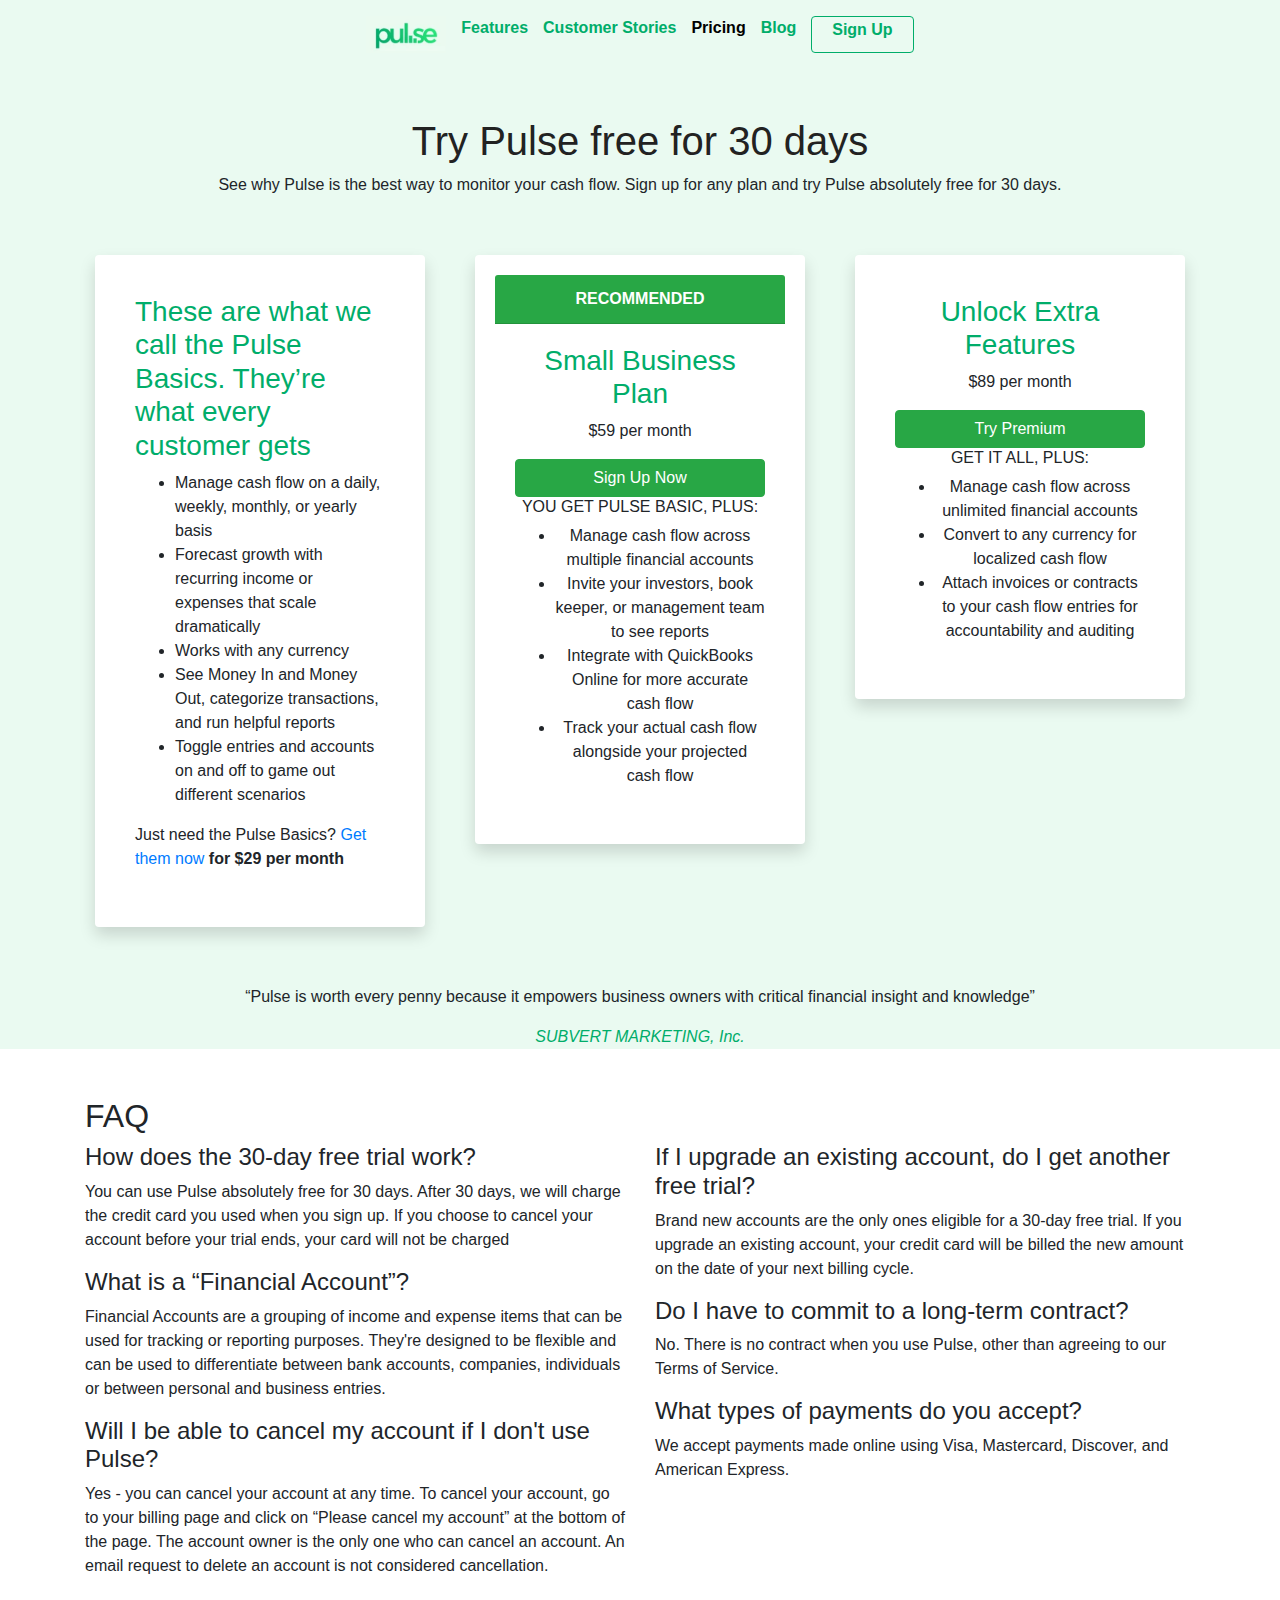
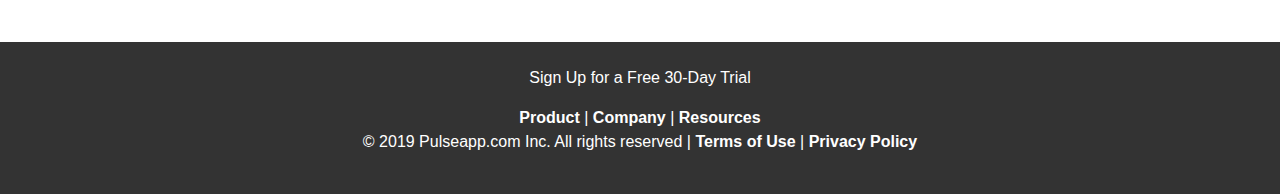
==== 2024-11-14_übung_Webseite/index.html @ 05e3e213 "Webseite erstellen" ====
<!DOCTYPE html>
<html lang="en">

<head>
    <meta charset="UTF-8">
    <meta name="viewport" content="width=device-width, initial-scale=1.0">
    <link rel="stylesheet" href="styles.css">
    <link rel="stylesheet" href="https://stackpath.bootstrapcdn.com/bootstrap/4.3.1/css/bootstrap.min.css">
    <title>Pulse Pricing</title>
    <link href="https://fonts.googleapis.com/css2?family=Inter:wght@400;600;700&display=swap" rel="stylesheet">
</head>

<body>
    <div class="main-bg">
        <!-- Header Section -->
        <header class="container text-center py-3">

            <nav>
                <img src="pulselogo.png" alt="Pulse Logo" class="logo">
                <a href="#" class="green">Features</a>
                <a href="#" class="green">Customer Stories</a>
                <a href="#" class="active">Pricing</a>
                <a href="#" class="green">Blog</a>
                <a href="#" class="btn btn-outline-success">Sign Up</a>
            </nav>
        </header>

        <!-- Hero Section -->
        <section class="text-center my-5">
            <h1>Try Pulse free for 30 days</h1>
            <p>See why Pulse is the best way to monitor your cash flow. Sign up for any plan and try Pulse absolutely
                free
                for 30 days.</p>
        </section>


        <div class="container my-5">
            <div class="row">


                <div class="col-md-4">
                    <div class="card border-0 shadow">
                        <div class="card-body">
                            <h3>These are what we call the Pulse Basics. They’re what every customer gets</h3>
                            <ul class="checklist">
                                <li>Manage cash flow on a daily, weekly, monthly, or yearly basis</li>
                                <li>Forecast growth with recurring income or expenses that scale dramatically</li>
                                <li>Works with any currency</li>
                                <li>See Money In and Money Out, categorize transactions, and run helpful reports</li>
                                <li>Toggle entries and accounts on and off to game out different scenarios</li>
                            </ul>
                            <p>Just need the Pulse Basics? <a href="Pulse_Basic">Get them now </a>
                                <b>for $29 per month</b>
                        </div>
                    </div>
                </div>


                <div class="col-md-4">
                    <div class="card border-0 shadow">
                        <div class="card-header text-white bg-success text-center">RECOMMENDED</div>
                        <div class="card-body text-center">
                            <h3>Small Business Plan</h3>
                            <p class="price">$59 per month</p>
                            <a href="#" class="btn btn-success btn-block" class="main-text">Sign Up Now</a>
                            <h6>YOU GET PULSE BASIC, PLUS:</h6>
                            <ul class="checklist">
                                <li>Manage cash flow across multiple financial accounts</li>
                                <li>Invite your investors, book keeper, or management team to see reports</li>
                                <li>Integrate with QuickBooks Online for more accurate cash flow</li>
                                <li>Track your actual cash flow alongside your projected cash flow</li>
                            </ul>
                        </div>
                    </div>
                </div>

                <!-- Card 3 - Premium Plan -->
                <div class="col-md-4">
                    <div class="card border-0 shadow">
                        <div class="card-body text-center">
                            <h3>Unlock Extra Features</h3>
                            <p class="price">$89 per month</p>
                            <a href="#" class="btn btn-success btn-block">Try Premium</a>
                            <h6>GET IT ALL, PLUS:</h6>
                            <ul class="checklist">
                                <li>Manage cash flow across unlimited financial accounts</li>
                                <li>Convert to any currency for localized cash flow</li>
                                <li>Attach invoices or contracts to your cash flow entries for accountability and
                                    auditing
                                </li>
                            </ul>
                        </div>
                    </div>
                </div>

            </div>
        </div>


        <section class="container text-center my-5">
            <blockquote>“Pulse is worth every penny because it empowers business owners with critical financial insight
                and
                knowledge”</blockquote>
            <cite class="green">SUBVERT MARKETING, Inc.</cite>
        </section>
    </div>

    <section class="container my-5">
        <h2>FAQ</h2>
        <div class="row">

            <div class="col-md-6">
                <div class="faq-item">
                    <h4>How does the 30-day free trial work?</h4>
                    <p>You can use Pulse absolutely free for 30 days. After 30 days,
                        we will charge the credit card you used when you sign up. If
                        you choose to cancel your account before your trial ends, your
                        card will not be charged</p>
                </div>
                <div class="faq-item">
                    <h4>What is a “Financial Account”?</h4>
                    <p>Financial Accounts are a grouping of income and expense
                        items that can be used for tracking or reporting purposes.

                        They're designed to be flexible and can be used to
                        differentiate between bank accounts, companies, individuals
                        or between personal and business entries.</p>
                </div>
                <div class="faq-item">
                    <h4> Will I be able to cancel my account if I don't use Pulse?</h4>
                    <p> Yes - you can cancel your account at any time. To cancel your
                        account, go to your billing page and click on “Please cancel my
                        account” at the bottom of the page. The account owner is the
                        only one who can cancel an account. An email request to
                        delete an account is not considered cancellation.
                </div>
            </div>

            <div class="col-md-6">

                <div class="faq-item">
                    <h4>If I upgrade an existing account, do I get another free trial? </h4>
                    <p> Brand new accounts are the only ones eligible for a 30-day
                        free trial. If you upgrade an existing account, your credit card
                        will be billed the new amount on the date of your next billing
                        cycle.</p>
                </div>

                <div class="faq-item">
                    <h4>Do I have to commit to a long-term contract?</h4>
                    <p>No. There is no contract when you use Pulse, other than
                        agreeing to our Terms of Service.</p>
                </div>

                <div class="faq-item">
                    <h4>What types of payments do you accept?</h4>
                    <p>We accept payments made online using Visa, Mastercard,
                        Discover, and American Express.
                    </p>
                </div>
            </div>
        </div>

    </section>


    <footer class="text-center py-4">
        <p>Sign Up for a Free 30-Day Trial</p>
        <nav>
            <a href="#">Product</a> | <a href="#">Company</a> | <a href="#">Resources</a>
            <p>&copy; 2019 Pulseapp.com Inc. All rights reserved | <a href="#">Terms of Use</a> | <a href="#">Privacy
                    Policy</a></p>
        </nav>
    </footer>

</body>

</html>
---- 2024-11-14_übung_Webseite/styles.css ----
body {
    font-family: Arial, sans-serif;
    color: #333;
}

.logo {
    max-width: 80px;
    max-height: fit-content;
}

.main-bg {
    background-color: #eafaf1;
}

/* Header Styles */
header nav {
    display: flex;
    justify-content: center;
    gap: 15px;
}

nav a {
    color: #666;
    text-decoration: none;
    font-weight: bold;
}

nav a.active {
    color: black;
}

nav a.btn {
    border: 1px solid #00ad6a;
    color: #00ad6a;
    padding: 1px 20px;
    font-weight: bold;
    border-radius: 4px;
}

nav a.btn:hover {
    background-color: #28a745;
    color: #fff;
}

/* Hero Section */
h1 {
    font-size: 2.5rem;
    font-weight: 700;
    color: #222222;
    text-align: center;
}


.main-text {
    font-size: 1rem;
    line-height: 1.6;
    color: #817f7f;
}

/* Pricing Cards */
.card {
    border: none;
    box-shadow: 0 4px 8px rgba(0, 0, 0, 0.1);
    padding: 20px;
    margin: 10px;
}

.card-header {
    background-color: #00ad6a;
    color: #fff;
    text-align: center;
    font-weight: bold;
}

.card h3 {
    color: #00ad6a;
}

/* Footer */
footer {
    background-color: #333;
    color: #fff;
    padding: 20px;
    text-align: center;
}

footer a {
    color: #fff;
}

button,
.btn {
    font-weight: 600;
    font-size: 1rem;
    color: #ffffff;
    background-color: #00ad6a;
    padding: 10px 20px;
    border-radius: 5px;
    border: none;
}

.green {
    color: #00ad6a;
}
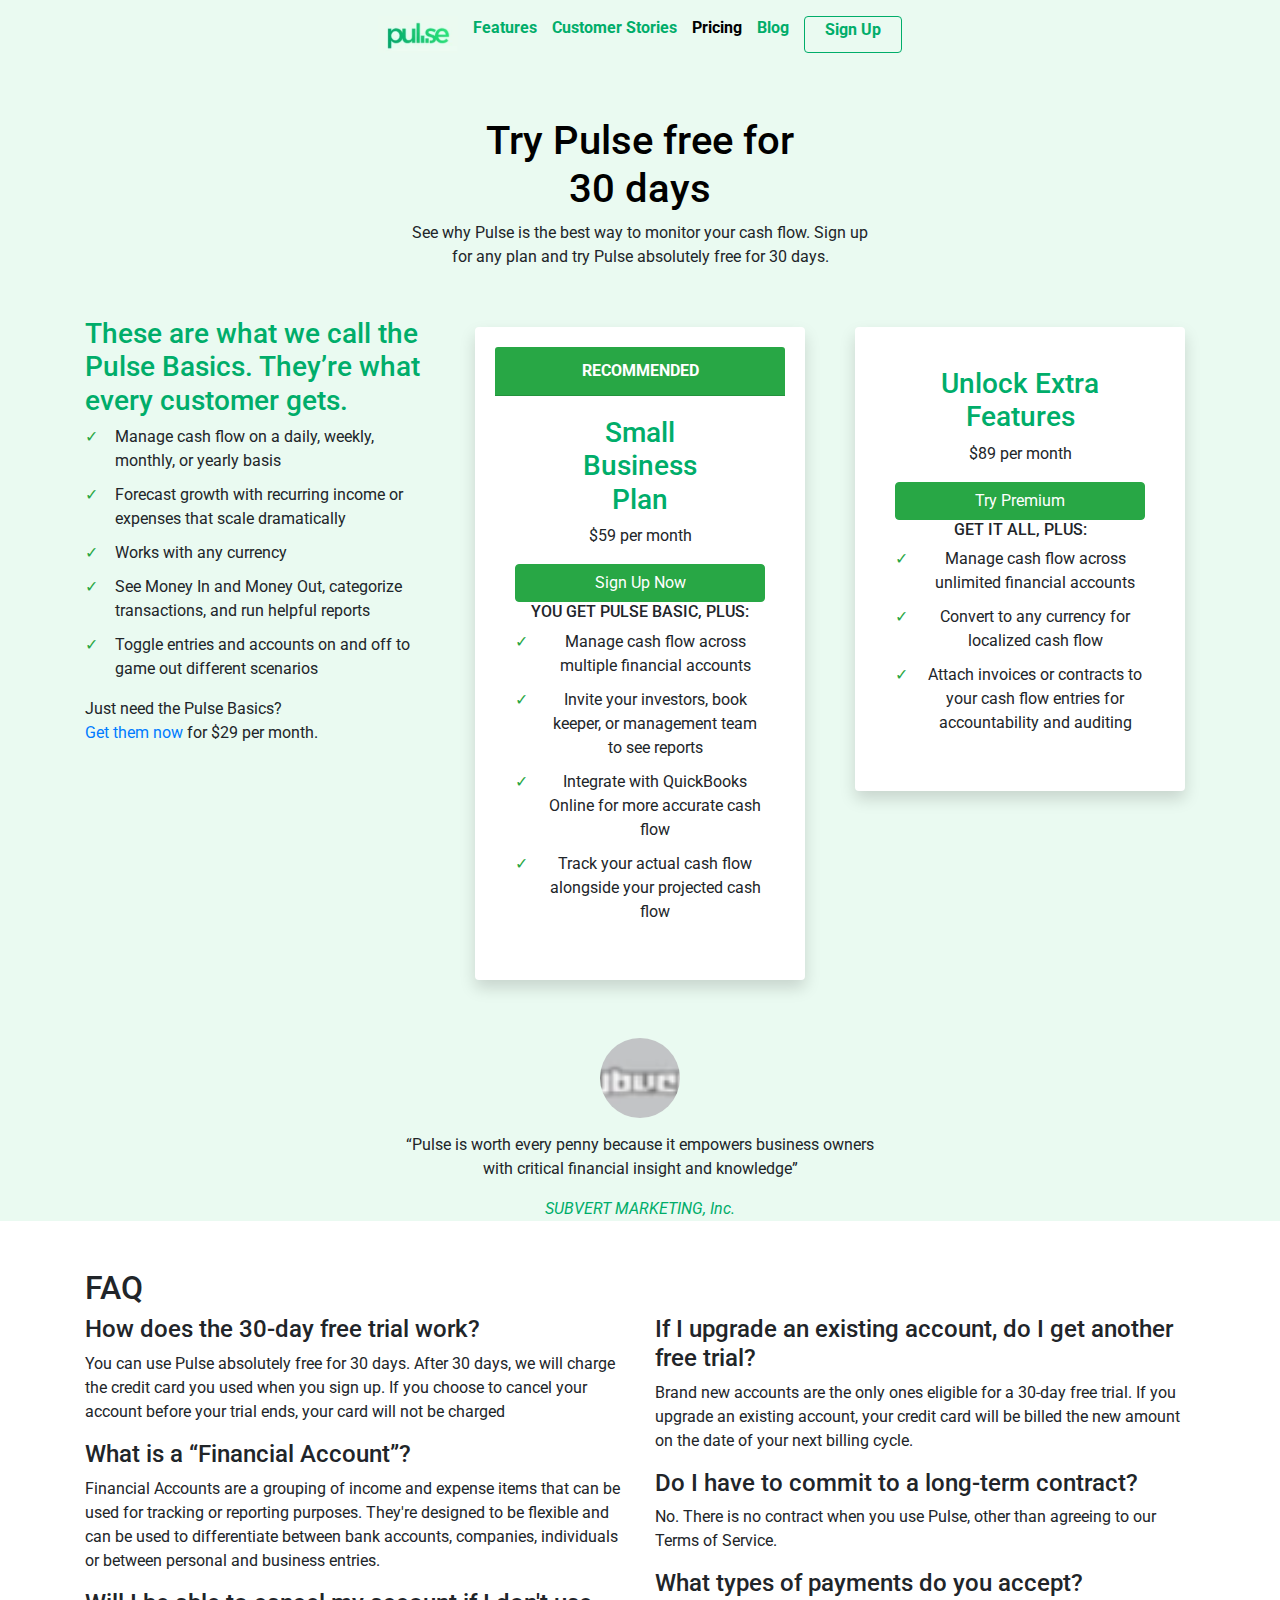
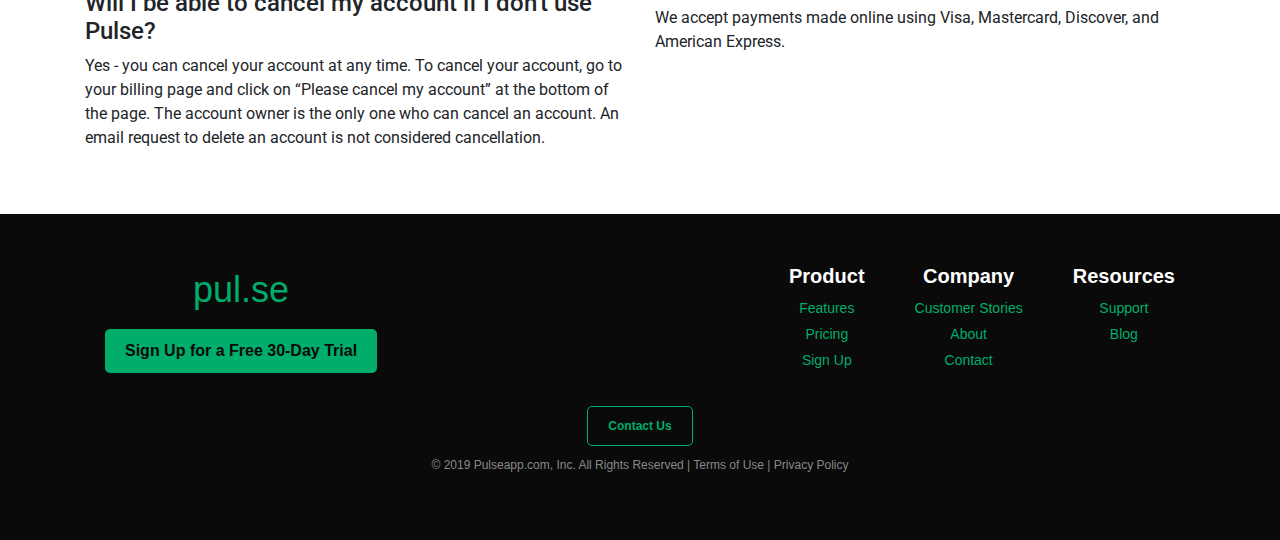
==== commit 33293c48: "Webseite Pulse v3.3" ====
--- a/2024-11-14_übung_Webseite/index.html
+++ b/2024-11-14_übung_Webseite/index.html
@@ -6,13 +6,15 @@
     <meta name="viewport" content="width=device-width, initial-scale=1.0">
     <link rel="stylesheet" href="styles.css">
     <link rel="stylesheet" href="https://stackpath.bootstrapcdn.com/bootstrap/4.3.1/css/bootstrap.min.css">
+    <link href="https://fonts.googleapis.com/css2?family=Roboto:wght@400;700&display=swap" rel="stylesheet">
+
     <title>Pulse Pricing</title>
-    <link href="https://fonts.googleapis.com/css2?family=Inter:wght@400;600;700&display=swap" rel="stylesheet">
+
 </head>
 
 <body>
     <div class="main-bg">
-        <!-- Header Section -->
+
         <header class="container text-center py-3">
 
             <nav>
@@ -25,10 +27,10 @@
             </nav>
         </header>
 
-        <!-- Hero Section -->
         <section class="text-center my-5">
-            <h1>Try Pulse free for 30 days</h1>
-            <p>See why Pulse is the best way to monitor your cash flow. Sign up for any plan and try Pulse absolutely
+            <h1>Try Pulse free for <br> 30 days</h1>
+            <p>See why Pulse is the best way to monitor your cash flow. Sign up <br> for any plan and try Pulse
+                absolutely
                 free
                 for 30 days.</p>
         </section>
@@ -39,20 +41,18 @@
 
 
                 <div class="col-md-4">
-                    <div class="card border-0 shadow">
-                        <div class="card-body">
-                            <h3>These are what we call the Pulse Basics. They’re what every customer gets</h3>
-                            <ul class="checklist">
-                                <li>Manage cash flow on a daily, weekly, monthly, or yearly basis</li>
-                                <li>Forecast growth with recurring income or expenses that scale dramatically</li>
-                                <li>Works with any currency</li>
-                                <li>See Money In and Money Out, categorize transactions, and run helpful reports</li>
-                                <li>Toggle entries and accounts on and off to game out different scenarios</li>
-                            </ul>
-                            <p>Just need the Pulse Basics? <a href="Pulse_Basic">Get them now </a>
-                                <b>for $29 per month</b>
-                        </div>
-                    </div>
+
+                    <h3 class="green">These are what we call the Pulse Basics. They’re what every customer gets.</h3>
+                    <ul class="checklist">
+                        <li>Manage cash flow on a daily, weekly, monthly, or yearly basis</li>
+                        <li>Forecast growth with recurring income or expenses that scale dramatically</li>
+                        <li>Works with any currency</li>
+                        <li>See Money In and Money Out, categorize transactions, and run helpful reports</li>
+                        <li>Toggle entries and accounts on and off to game out different scenarios</li>
+                    </ul>
+                    <p>Just need the Pulse Basics? <br><a href="Pulse_Basic">Get them now </a>
+                        for $29 per month.
+
                 </div>
 
 
@@ -60,7 +60,7 @@
                     <div class="card border-0 shadow">
                         <div class="card-header text-white bg-success text-center">RECOMMENDED</div>
                         <div class="card-body text-center">
-                            <h3>Small Business Plan</h3>
+                            <h3>Small <br>Business <br>Plan</h3>
                             <p class="price">$59 per month</p>
                             <a href="#" class="btn btn-success btn-block" class="main-text">Sign Up Now</a>
                             <h6>YOU GET PULSE BASIC, PLUS:</h6>
@@ -74,7 +74,6 @@
                     </div>
                 </div>
 
-                <!-- Card 3 - Premium Plan -->
                 <div class="col-md-4">
                     <div class="card border-0 shadow">
                         <div class="card-body text-center">
@@ -98,7 +97,9 @@
 
 
         <section class="container text-center my-5">
-            <blockquote>“Pulse is worth every penny because it empowers business owners with critical financial insight
+            <img src="profilbild.png" alt="Profilbild" class="profile-img">
+            <blockquote>“Pulse is worth every penny because it empowers business owners <br> with critical financial
+                insight
                 and
                 knowledge”</blockquote>
             <cite class="green">SUBVERT MARKETING, Inc.</cite>
@@ -164,13 +165,40 @@
     </section>
 
 
-    <footer class="text-center py-4">
-        <p>Sign Up for a Free 30-Day Trial</p>
-        <nav>
-            <a href="#">Product</a> | <a href="#">Company</a> | <a href="#">Resources</a>
-            <p>&copy; 2019 Pulseapp.com Inc. All rights reserved | <a href="#">Terms of Use</a> | <a href="#">Privacy
-                    Policy</a></p>
-        </nav>
+    <footer class="footer">
+        <div class="container">
+            <div class="footer-content">
+                <div class="footer-logo">
+                    <h2 class="logo-text">pul<span class="dot">.</span>se</h2>
+                    <button class="trial-btn">Sign Up for a Free 30-Day Trial</button>
+                </div>
+                <div class="footer-links">
+                    <div class="footer-section">
+                        <h5>Product</h5>
+                        <a href="#">Features</a>
+                        <a href="#">Pricing</a>
+                        <a href="#">Sign Up</a>
+                    </div>
+                    <div class="footer-section">
+                        <h5>Company</h5>
+                        <a href="#">Customer Stories</a>
+                        <a href="#">About</a>
+                        <a href="#">Contact</a>
+                    </div>
+                    <div class="footer-section">
+                        <h5>Resources</h5>
+                        <a href="#">Support</a>
+                        <a href="#">Blog</a>
+                    </div>
+                </div>
+            </div>
+            <div class="footer-bottom">
+                <button class="contact-btn">Contact Us</button>
+                <p>&copy; 2019 Pulseapp.com, Inc. All Rights Reserved | <a href="#">Terms of Use</a> | <a
+                        href="#">Privacy Policy</a></p>
+
+            </div>
+        </div>
     </footer>
 
 </body>
--- a/2024-11-14_übung_Webseite/styles.css
+++ b/2024-11-14_übung_Webseite/styles.css
@@ -12,7 +12,6 @@
     background-color: #eafaf1;
 }
 
-/* Header Styles */
 header nav {
     display: flex;
     justify-content: center;
@@ -42,12 +41,14 @@
     color: #fff;
 }
 
-/* Hero Section */
+
 h1 {
-    font-size: 2.5rem;
+
+    font-size: 70px;
     font-weight: 700;
-    color: #222222;
-    text-align: center;
+    line-height: 1.2;
+    color: #000000;
+    margin-bottom: 20px;
 }
 
 
@@ -57,7 +58,7 @@
     color: #817f7f;
 }
 
-/* Pricing Cards */
+
 .card {
     border: none;
     box-shadow: 0 4px 8px rgba(0, 0, 0, 0.1);
@@ -76,7 +77,7 @@
     color: #00ad6a;
 }
 
-/* Footer */
+
 footer {
     background-color: #333;
     color: #fff;
@@ -101,4 +102,120 @@
 
 .green {
     color: #00ad6a;
+}
+
+.footer {
+    background-color: #0A0A0A;
+
+    color: #ffffff;
+
+    padding: 50px 0;
+    font-family: 'Inter', sans-serif;
+}
+
+.footer-content {
+    display: flex;
+    justify-content: space-between;
+    align-items: center;
+    flex-wrap: wrap;
+    max-width: 1200px;
+    margin: 0 auto;
+    padding: 0 20px;
+}
+
+.footer-logo .logo-text {
+    font-size: 36px;
+    color: #00ad6a;
+
+}
+
+.footer-logo .trial-btn {
+    background-color: #00ad6a;
+    color: #0A0A0A;
+    padding: 10px 20px;
+    border: none;
+    border-radius: 5px;
+    margin-top: 10px;
+    cursor: pointer;
+    font-weight: bold;
+}
+
+.footer-links {
+    display: flex;
+    gap: 50px;
+}
+
+.footer-section h5 {
+    color: #ffffff;
+    margin-bottom: 10px;
+    font-weight: bold;
+}
+
+.footer-section a {
+    color: #00ad6a;
+    text-decoration: none;
+    display: block;
+    margin: 5px 0;
+    font-size: 14px;
+}
+
+.footer-bottom {
+    text-align: center;
+    margin-top: 20px;
+    font-size: 12px;
+    color: #888888;
+}
+
+.footer-bottom a {
+    color: #888888;
+    text-decoration: none;
+    font-size: 12px;
+}
+
+.footer-bottom p {
+    margin-top: 10px;
+}
+
+.contact-btn {
+    background-color: transparent;
+    color: #00ad6a;
+    border: 1px solid #00ad6a;
+    padding: 10px 20px;
+    border-radius: 5px;
+    cursor: pointer;
+    margin-top: 10px;
+    font-weight: bold;
+}
+
+.contact-btn:hover {
+    background-color: #00ad6a;
+    color: #0A0A0A;
+}
+
+.profile-img {
+    width: 80px;
+    height: 80px;
+    border-radius: 50%;
+    object-fit: cover;
+    margin-bottom: 15px;
+}
+
+ul {
+    list-style-type: none;
+    padding: 0;
+}
+
+ul li {
+    position: relative;
+    padding-left: 30px;
+    margin-bottom: 10px;
+}
+
+ul li::before {
+    content: '\2713';
+    color: #28a745;
+    font-size: 16px;
+    position: absolute;
+    left: 0;
+    top: 0;
 }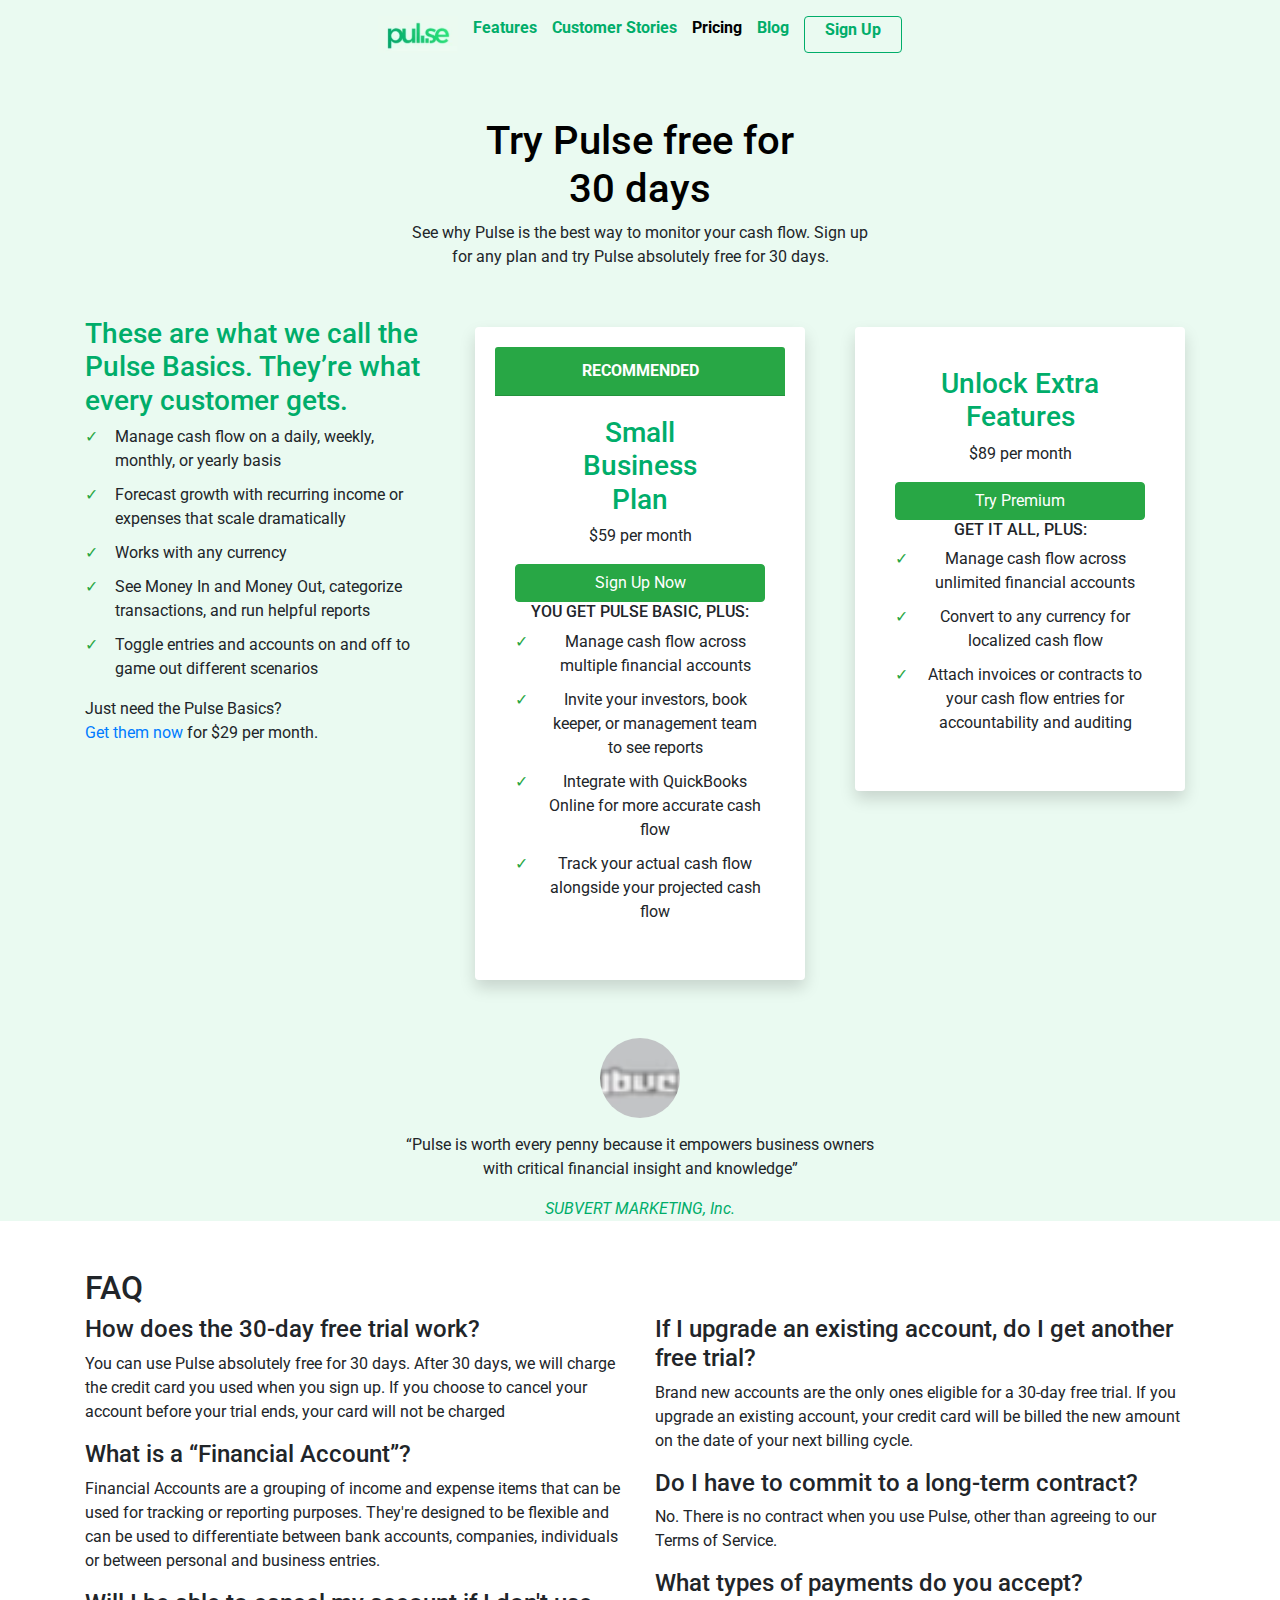
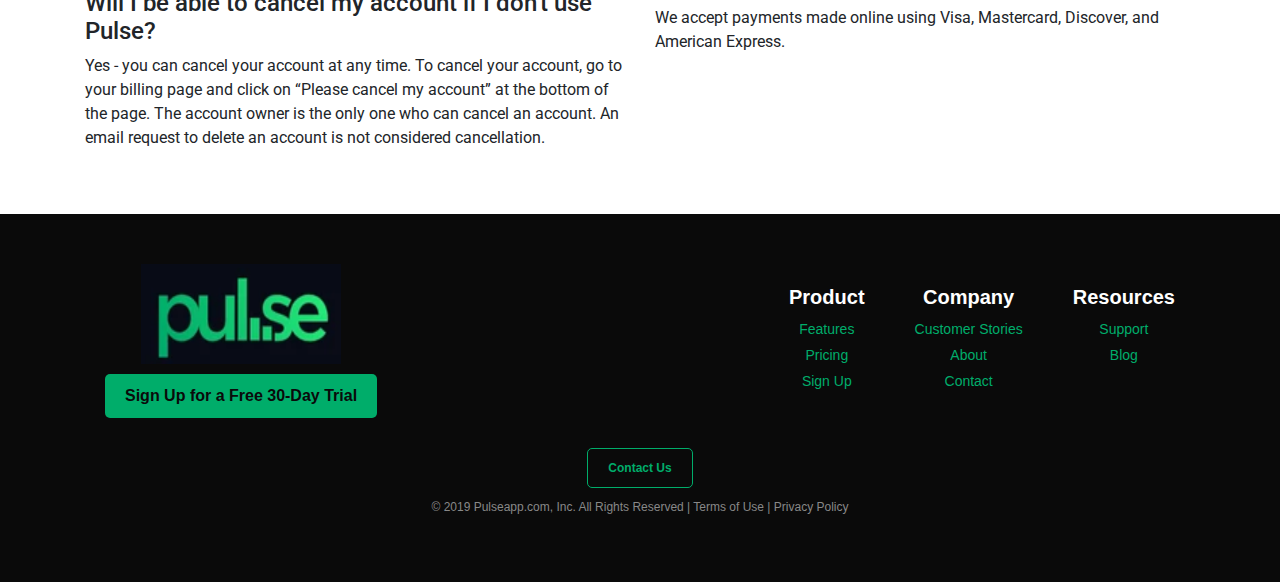
==== commit 52f5e6e1: "Pulse logo hinzugefügt" ====
--- a/2024-11-14_übung_Webseite/index.html
+++ b/2024-11-14_übung_Webseite/index.html
@@ -169,7 +169,7 @@
         <div class="container">
             <div class="footer-content">
                 <div class="footer-logo">
-                    <h2 class="logo-text">pul<span class="dot">.</span>se</h2>
+                    <img src="Screenshot 2024-11-27 172155.png" alt="Pulse" class="logo-text"> <br>
                     <button class="trial-btn">Sign Up for a Free 30-Day Trial</button>
                 </div>
                 <div class="footer-links">
--- a/2024-11-14_übung_Webseite/styles.css
+++ b/2024-11-14_übung_Webseite/styles.css
@@ -125,7 +125,8 @@
 
 .footer-logo .logo-text {
     font-size: 36px;
-    color: #00ad6a;
+    width: 200px;
+    height: 100px;
 
 }
 
